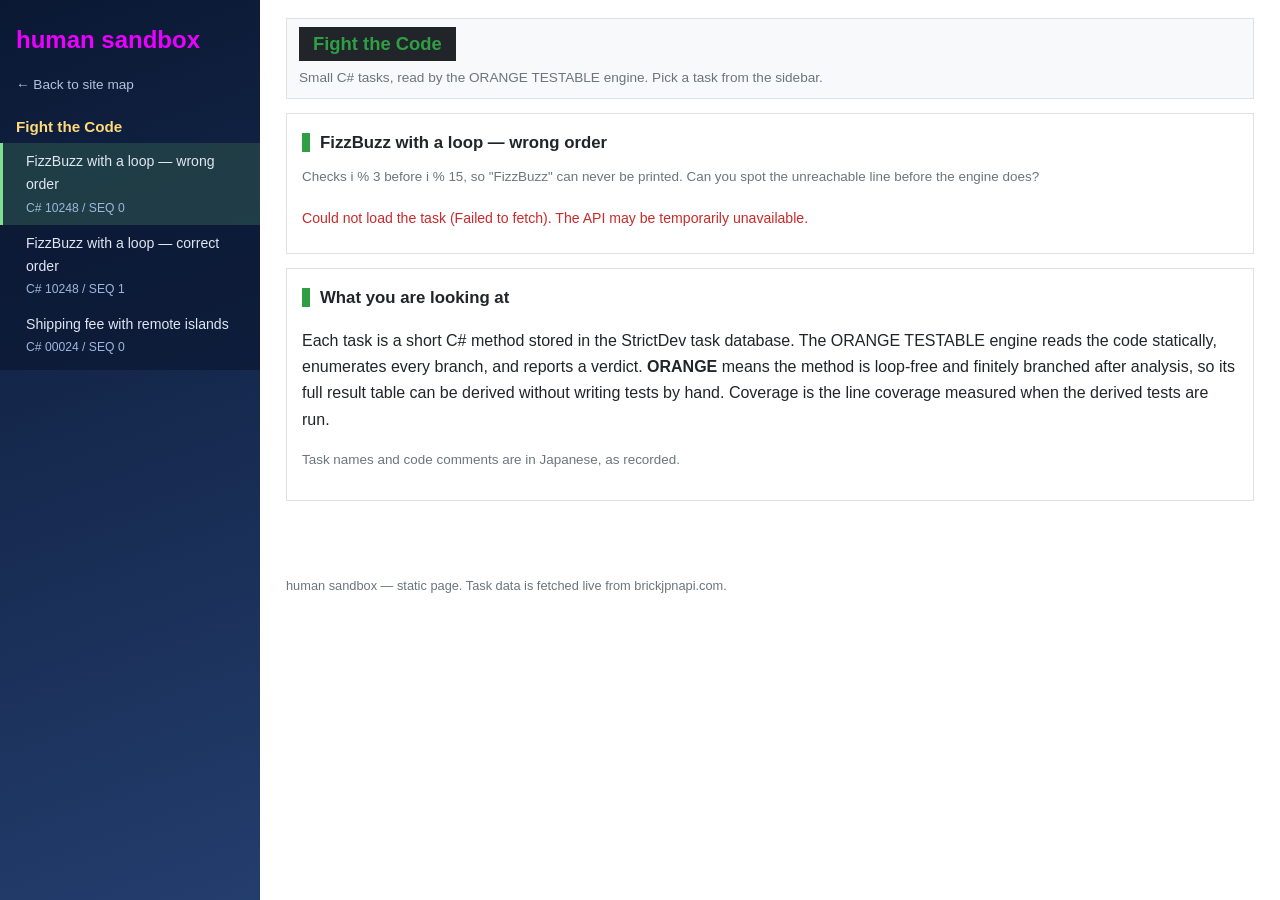
==== fightthecode/index.html @ eb919f5f "Fight the Code: 静的ページ /fightthecode を追加(ハードコードした3お題だけを API から取得) - ページ専用サイドバーに C# 10248 SEQ0/SEQ1(ルー" ====
<!DOCTYPE html>
<html lang="en">
<head>
    <meta charset="UTF-8">
    <meta name="viewport" content="width=device-width, initial-scale=1.0">
    <title>Fight the Code — human sandbox</title>
    <meta name="description" content="Fight the Code — read small C# tasks as analyzed by the ORANGE TESTABLE engine: the production code, its verdict, coverage, and dead lines.">
    <link rel="stylesheet" href="../css/site.css">
    <style>
        .sidebar .page-label { color: #ffd97a; font-weight: 700; pointer-events: none; padding: 10px 16px 4px; font-size: 0.95rem; }
        .sidebar a.task.active { background: rgba(125, 223, 143, 0.18); border-left: 3px solid #7ddf8f; padding-left: 23px; }
        .sidebar .task-sub { display: block; color: #9db8dd; font-size: 0.76rem; margin-top: 1px; }
        .sidebar .back { color: #b0c4de; font-size: 0.85rem; }
        .verdict { display: inline-block; padding: 2px 10px; font-weight: 700; font-size: 0.85rem; color: #fff; background: #6c757d; }
        .verdict.orange { background: #e8590c; }
        .verdict.redgreen { background: #c92a2a; }
        .meta-row { display: flex; flex-wrap: wrap; gap: 8px 22px; align-items: center; font-size: 0.9rem; margin: 6px 0 12px; }
        .meta-row .k { color: #6c757d; margin-right: 4px; }
        .code-box { border: 1px solid #dee2e6; background: #1e1e1e; overflow-x: auto; }
        .code-box table { border-collapse: collapse; width: 100%; font-family: Consolas, Monaco, "Courier New", monospace; font-size: 0.86rem; }
        .code-box td { padding: 0 10px; vertical-align: top; white-space: pre; color: #d4d4d4; }
        .code-box td.ln { color: #6e7681; text-align: right; user-select: none; width: 1%; border-right: 1px solid #333; }
        .code-box tr.dead td { background: rgba(201, 42, 42, 0.35); }
        .code-box tr.dead td.ln { color: #ffb3b3; }
        .hint { font-size: 0.84rem; color: #6c757d; }
        .status { font-size: 0.88rem; color: #6c757d; margin: 8px 0; }
        .status.error { color: #c92a2a; }
    </style>
</head>
<body>
    <div class="hamburger" id="hamburger">&#9776;</div>

    <!-- Page-only sidebar: the task list is hard-coded. Only these tasks are ever sent to the API. -->
    <nav class="sidebar" id="sidebar">
        <ul>
            <li><a href="../index.html" class="logo">human sandbox</a></li>
            <li><a href="../index.html" class="back">&#8592; Back to site map</a></li>
            <li><span class="page-label" style="display:block">Fight the Code</span>
                <ul id="task-list"></ul>
            </li>
        </ul>
    </nav>

    <main>
        <div class="header-section">
            <span class="header-title">Fight the Code</span>
            <div class="header-sub">Small C# tasks, read by the ORANGE TESTABLE engine. Pick a task from the sidebar.</div>
        </div>

        <div class="section-card">
            <div class="section-title"><span class="accent-bar"></span><span id="task-title">Loading…</span></div>
            <div class="hint" id="task-note"></div>
            <div class="meta-row" id="meta-row"></div>
            <div class="status" id="status">Fetching the task from the API…</div>
            <div class="code-box" id="code-box" hidden><table><tbody id="code-body"></tbody></table></div>
            <p class="hint" id="dead-hint" hidden>Lines highlighted in red are <b>dead code</b>: the engine proved no input can reach them.</p>
        </div>

        <div class="section-card">
            <div class="section-title"><span class="accent-bar"></span>What you are looking at</div>
            <p>
                Each task is a short C# method stored in the StrictDev task database. The ORANGE TESTABLE engine reads the code
                statically, enumerates every branch, and reports a verdict. <b>ORANGE</b> means the method is loop-free and
                finitely branched after analysis, so its full result table can be derived without writing tests by hand.
                Coverage is the line coverage measured when the derived tests are run.
            </p>
            <p class="hint">Task names and code comments are in Japanese, as recorded.</p>
        </div>
    </main>

    <footer>human sandbox &#8212; static page. Task data is fetched live from brickjpnapi.com.</footer>

    <script>
        // ---- Hard-coded allowlist. Nothing outside this list is ever requested. ----
        const TASKS = [
            { key: 'fizzbuzz-loop-bad',  id: 'C#        10248', seq: 0, title: 'FizzBuzz with a loop — wrong order',   sub: 'C# 10248 / SEQ 0',
              note: 'Checks i % 3 before i % 15, so "FizzBuzz" can never be printed. Can you spot the unreachable line before the engine does?' },
            { key: 'fizzbuzz-loop-good', id: 'C#        10248', seq: 1, title: 'FizzBuzz with a loop — correct order', sub: 'C# 10248 / SEQ 1',
              note: 'Same method with the checks in the right order.' },
            { key: 'shipping-remote-island', id: 'C#        00024', seq: 0, title: 'Shipping fee with remote islands', sub: 'C# 00024 / SEQ 0',
              note: 'Free over 10,000 yen, large parcels cannot go to remote islands, regional surcharges. A decision table in code.' }
        ];
        const API = 'https://brickjpnapi.com/SQL_QUERY/VIEW_AND_DDEF';

        function el(id) { return document.getElementById(id); }

        function pickTask() {
            let key = '';
            try { key = new URLSearchParams(window.location.search).get('q') || ''; } catch (e) { key = ''; }
            return TASKS.find(t => t.key === key) || TASKS[0];
        }

        function renderSidebar(current) {
            const ul = el('task-list');
            ul.replaceChildren();
            for (const t of TASKS) {
                const li = document.createElement('li');
                const a = document.createElement('a');
                a.href = '?q=' + encodeURIComponent(t.key);
                a.className = 'task' + (t === current ? ' active' : '');
                a.textContent = t.title;
                const s = document.createElement('span');
                s.className = 'task-sub';
                s.textContent = t.sub;
                a.appendChild(s);
                li.appendChild(a);
                ul.appendChild(li);
            }
        }

        function parseDeadLines(raw) {
            const set = new Set();
            if (!raw) return set;
            try {
                const v = JSON.parse(raw);
                (Array.isArray(v) ? v : [v]).forEach(n => { const x = parseInt(n, 10); if (Number.isFinite(x)) set.add(x); });
            } catch (e) {
                String(raw).split(/[^0-9]+/).forEach(n => { const x = parseInt(n, 10); if (Number.isFinite(x)) set.add(x); });
            }
            return set;
        }

        function addMeta(label, valueNode) {
            const span = document.createElement('span');
            const k = document.createElement('span');
            k.className = 'k';
            k.textContent = label;
            span.appendChild(k);
            span.appendChild(valueNode);
            el('meta-row').appendChild(span);
        }

        function renderRecord(row) {
            const kind = String(row.BRICK_TESTABILITY_KIND || '').trim();
            const badge = document.createElement('span');
            badge.className = 'verdict' + (/ORANGE|ORN/.test(kind) && !/RED_GREEN/.test(kind) ? ' orange' : (/RED/.test(kind) ? ' redgreen' : ''));
            badge.textContent = kind || '(not analyzed)';
            addMeta('Verdict', badge);

            const cov = row.XUNIT_TEST_COVERAGE;
            if (cov !== null && cov !== undefined && cov !== '') {
                addMeta('Measured line coverage', document.createTextNode(Number(cov).toFixed(2) + '%'));
            }

            const dead = parseDeadLines(row.BRICK_RESULT_DEAD_CODE_POSITION);
            addMeta('Dead lines', document.createTextNode(dead.size ? Array.from(dead).sort((a, b) => a - b).join(', ') : 'none'));

            const code = String(row.PRODUCTION_CODE || '').replace(/\r\n/g, '\n');
            const tbody = el('code-body');
            tbody.replaceChildren();
            code.split('\n').forEach((line, i) => {
                const tr = document.createElement('tr');
                if (dead.has(i + 1)) tr.className = 'dead';
                const ln = document.createElement('td');
                ln.className = 'ln';
                ln.textContent = String(i + 1);
                const src = document.createElement('td');
                src.textContent = line.length ? line : ' ';
                tr.appendChild(ln);
                tr.appendChild(src);
                tbody.appendChild(tr);
            });
            el('code-box').hidden = false;
            el('dead-hint').hidden = dead.size === 0;
        }

        async function load(task) {
            el('task-title').textContent = task.title;
            el('task-note').textContent = task.note;
            el('meta-row').replaceChildren();
            el('status').className = 'status';
            el('status').textContent = 'Fetching the task from the API…';
            el('code-box').hidden = true;
            el('dead-hint').hidden = true;

            const url = new URL(API);
            url.searchParams.set('vname', 'V_LANGUAGE_STP');
            url.searchParams.set('PARAM_1', task.id);
            url.searchParams.set('PARAM_2', String(task.seq));
            url.searchParams.set('ID_DESC', 'false');
            try {
                const res = await fetch(url.toString(), { cache: 'no-store' });
                if (!res.ok) throw new Error('HTTP ' + res.status);
                const data = await res.json();
                const key = Object.keys(data).find(k => k !== 'DDEF');
                const rows = key ? data[key] : [];
                const row = (rows || []).find(r => String(r.ID) === task.id && Number(r.SEQ) === task.seq) || (rows || [])[0];
                if (!row) throw new Error('The task was not found.');
                renderRecord(row);
                el('status').textContent = '';
            } catch (e) {
                el('status').className = 'status error';
                el('status').textContent = 'Could not load the task (' + e.message + '). The API may be temporarily unavailable.';
            }
        }

        const current = pickTask();
        document.title = current.title + ' — Fight the Code';
        renderSidebar(current);
        load(current);

        el('hamburger').addEventListener('click', function () {
            el('sidebar').classList.toggle('active');
        });
    </script>
</body>
</html>
---- css/site.css ----
/* human sandbox — base colors inherited from StrictDev HP */
* { box-sizing: border-box; }
body {
    margin: 0;
    background: #ffffff;
    color: #212529;
    font-family: "Segoe UI", Meiryo, sans-serif;
    line-height: 1.65;
}

/* ---- sidebar (StrictDev 踏襲: navy gradient) ---- */
.sidebar {
    position: fixed;
    top: 0; left: 0;
    width: 260px;
    height: 100vh;
    overflow-y: auto;
    background: linear-gradient(160deg, #0a1833 0%, #233d6d 100%);
    z-index: 100;
}
.sidebar ul { list-style: none; margin: 0; padding: 8px 0; }
.sidebar ul li { margin: 0; }
.sidebar ul li a {
    display: block;
    color: #fff;
    text-decoration: none;
    padding: 8px 16px;
    font-size: 0.92rem;
    transition: background 0.2s;
}
.sidebar ul li a:hover { background: rgba(255,255,255,0.08); }
.sidebar ul li ul { padding: 0 0 6px 0; background: rgba(10,24,51,0.7); }
.sidebar ul li ul li a { padding: 7px 16px 7px 26px; font-size: 0.88rem; color: #dfe7f3; }
.sidebar .logo {
    font-size: x-large;
    font-weight: bold;
    color: rgb(234, 0, 255);
    padding: 12px 16px 6px;
    display: block;
}
.sidebar .section-label { color: #b0c4de; font-weight: 600; pointer-events: none; }
.sidebar .dot-green { color: #2f9e44; margin-right: 4px; }
.sidebar .ext { color: #9db8dd; font-size: 0.78rem; margin-left: 4px; }

.hamburger {
    display: none;
    position: fixed;
    top: 10px; left: 10px;
    z-index: 200;
    background: rgba(10, 24, 51, 0.9);
    color: #fff;
    padding: 6px 12px;
    font-size: 1.2rem;
    cursor: pointer;
    user-select: none;
}

main { margin-left: 260px; padding: 18px 26px 60px; max-width: 1180px; }

@media (max-width: 900px) {
    .sidebar { transform: translateX(-100%); transition: transform 0.2s; }
    .sidebar.active { transform: translateX(0); }
    .hamburger { display: block; }
    main { margin-left: 0; padding: 54px 14px 40px; }
}

/* ---- page chrome (AT_COST_BENCH 踏襲) ---- */
.header-section {
    background: #f8f9fa;
    border: 1px solid #dee2e6;
    padding: 8px 12px;
    margin-bottom: 14px;
}
.header-title {
    color: #2f9e44;
    background: #212529;
    display: inline-block;
    padding: 2px 14px;
    font-size: 1.15rem;
    font-weight: 600;
}
.header-sub { color: #6c757d; font-size: 0.85rem; margin-top: 6px; }

.section-card {
    background: #ffffff;
    border: 1px solid #dee2e6;
    padding: 15px;
    margin-bottom: 14px;
}
.section-title {
    font-size: 1.05rem;
    font-weight: 600;
    margin-bottom: 10px;
    display: flex;
    align-items: center;
    gap: 10px;
}
.section-title .accent-bar {
    display: inline-block;
    width: 8px;
    height: 1.1em;
    background: #2f9e44;
}

.reduction-banner {
    background: #212529;
    color: #fff;
    padding: 10px 16px;
    display: flex;
    flex-wrap: wrap;
    gap: 26px;
    margin-bottom: 12px;
}
.reduction-banner .metric-label { font-size: 0.75rem; color: #adb5bd; }
.reduction-banner .metric-value { font-size: 1.3rem; font-weight: 700; color: #7ddf8f; }

table.compare { border-collapse: collapse; width: 100%; font-size: 0.9rem; }
table.compare th, table.compare td {
    border: 1px solid #dee2e6;
    padding: 5px 10px;
    vertical-align: middle;
    text-align: left;
}
table.compare thead th { background: #212529; color: #fff; font-weight: 600; }
td.col-rgr, th.col-rgr { background: #fff5eb; }
td.col-direct, th.col-direct { background: #ebf9ee; }
td.col-ratio { font-weight: 600; text-align: center; }
td.hl { background: lightyellow; }
td.num { text-align: right; font-variant-numeric: tabular-nums; }

table.members { border-collapse: collapse; width: 100%; font-size: 0.84rem; margin-top: 6px; }
table.members th, table.members td { border: 1px solid #dee2e6; padding: 3px 8px; }
table.members th { background: #f1f3f5; }
.status-green { color: #2f9e44; font-weight: 600; }
.status-other { color: #c92a2a; font-weight: 600; }

.meta-grid { display: grid; grid-template-columns: repeat(auto-fill, minmax(230px, 1fr)); gap: 4px 18px; font-size: 0.82rem; }
.meta-grid .k { color: #6c757d; }

details { border: 1px solid #dee2e6; margin: 8px 0; background: #f8f9fa; }
details summary { cursor: pointer; padding: 7px 12px; font-weight: 600; font-size: 0.9rem; }
details pre {
    margin: 0;
    padding: 12px;
    background: #1e1e1e;
    color: #d4d4d4;
    overflow-x: auto;
    font-size: 0.82rem;
    font-family: Consolas, Monaco, "Courier New", monospace;
    white-space: pre-wrap;
    word-break: break-word;
}
details pre.plain { background: #ffffff; color: #212529; border-top: 1px solid #dee2e6; }

.seq-tabs { display: flex; flex-wrap: wrap; gap: 6px; margin-bottom: 12px; }
.seq-tabs button {
    border: 1px solid #adb5bd;
    background: #f8f9fa;
    padding: 4px 12px;
    font-size: 0.88rem;
    cursor: pointer;
}
.seq-tabs button.active { background: #212529; color: #7ddf8f; border-color: #212529; font-weight: 600; }

.note-box {
    background: #fff3cd;
    border: 1px solid #e0a800;
    padding: 8px 12px;
    font-size: 0.85rem;
    margin-bottom: 12px;
}

/* ---- index / sitemap ---- */
.map-list { list-style: none; padding: 0; margin: 0; }
.map-list > li { border: 1px solid #dee2e6; margin-bottom: 10px; padding: 12px 16px; }
.map-list .path { font-family: Consolas, monospace; font-size: 0.85rem; color: #6c757d; }
.map-list .name { font-weight: 700; font-size: 1.02rem; }
.map-list .name a { color: #1c7ed6; text-decoration: none; }
.map-list .desc { font-size: 0.9rem; margin-top: 3px; }
.badge-live { background: #2f9e44; color: #fff; font-size: 0.72rem; padding: 1px 8px; margin-left: 8px; }
.badge-ext { background: #6c757d; color: #fff; font-size: 0.72rem; padding: 1px 8px; margin-left: 8px; }
footer { margin-left: 260px; padding: 0 26px 40px; color: #6c757d; font-size: 0.8rem; max-width: 1180px; }
@media (max-width: 900px) { footer { margin-left: 0; padding: 0 14px 30px; } }
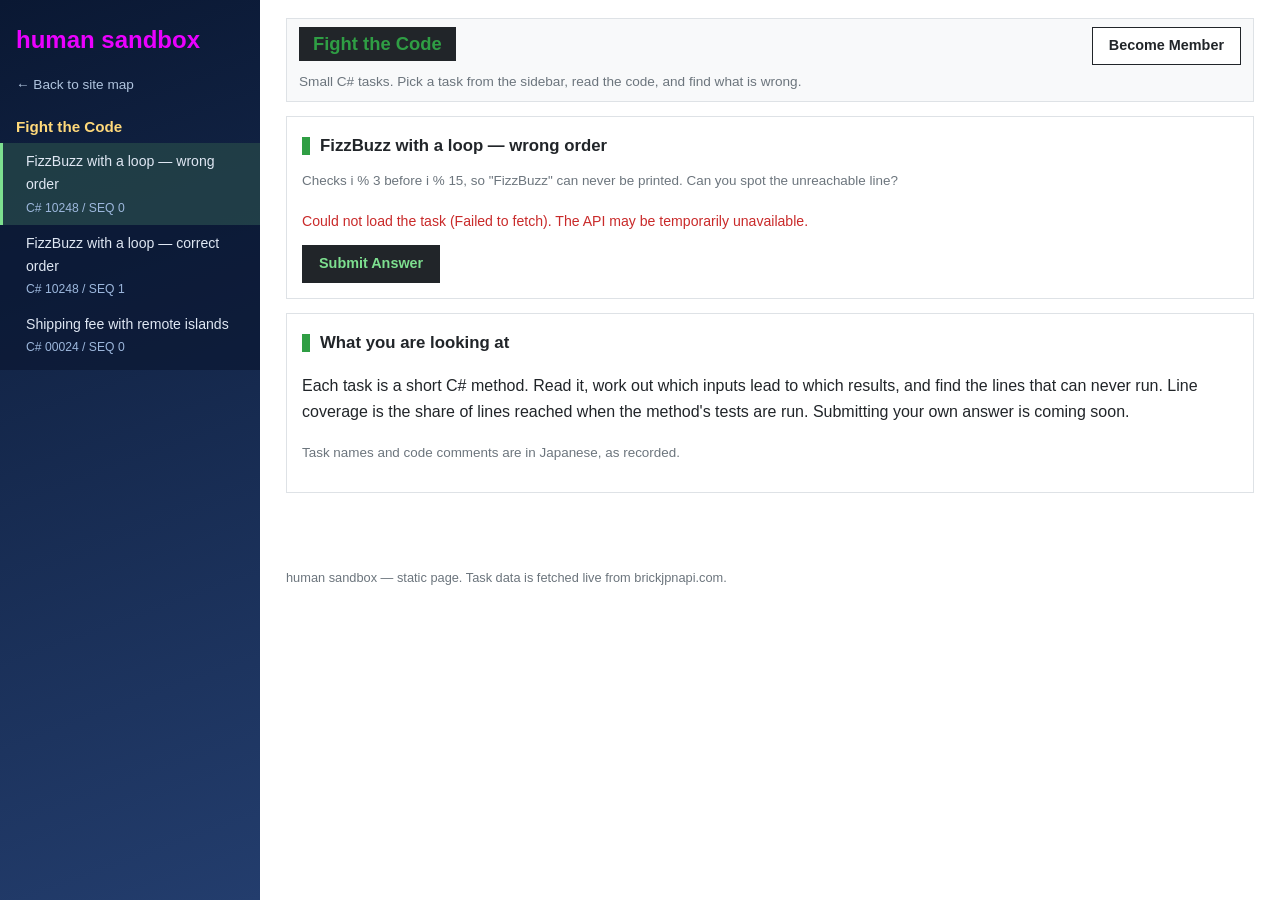
==== commit 527bbdc5: "fightthecode: remove engine wording, add Submit Answer and Become Member placeholders Co-Authored-By" ====
--- a/fightthecode/index.html
+++ b/fightthecode/index.html
@@ -4,16 +4,32 @@
     <meta charset="UTF-8">
     <meta name="viewport" content="width=device-width, initial-scale=1.0">
     <title>Fight the Code — human sandbox</title>
-    <meta name="description" content="Fight the Code — read small C# tasks as analyzed by the ORANGE TESTABLE engine: the production code, its verdict, coverage, and dead lines.">
+    <meta name="description" content="Fight the Code — read small C# tasks and find what is wrong with them: the code, its line coverage, and the lines no input can reach.">
     <link rel="stylesheet" href="../css/site.css">
     <style>
         .sidebar .page-label { color: #ffd97a; font-weight: 700; pointer-events: none; padding: 10px 16px 4px; font-size: 0.95rem; }
         .sidebar a.task.active { background: rgba(125, 223, 143, 0.18); border-left: 3px solid #7ddf8f; padding-left: 23px; }
         .sidebar .task-sub { display: block; color: #9db8dd; font-size: 0.76rem; margin-top: 1px; }
         .sidebar .back { color: #b0c4de; font-size: 0.85rem; }
-        .verdict { display: inline-block; padding: 2px 10px; font-weight: 700; font-size: 0.85rem; color: #fff; background: #6c757d; }
-        .verdict.orange { background: #e8590c; }
-        .verdict.redgreen { background: #c92a2a; }
+        .header-row { display: flex; flex-wrap: wrap; align-items: flex-start; justify-content: space-between; gap: 8px; }
+        .btn { display: inline-block; border: 1px solid #212529; background: #212529; color: #7ddf8f; font: inherit; font-size: 0.9rem; font-weight: 600; padding: 6px 16px; cursor: pointer; }
+        .btn:hover { background: #343a40; }
+        .btn.light { background: #fff; color: #212529; }
+        .btn.light:hover { background: #f1f3f5; }
+        .actions { margin-top: 12px; }
+        /* modals */
+        .modal-back { position: fixed; inset: 0; background: rgba(0, 0, 0, 0.45); display: flex; align-items: center; justify-content: center; padding: 16px; z-index: 200; }
+        .modal-back[hidden] { display: none; }
+        .modal { background: #fff; width: 100%; max-width: 380px; padding: 24px 22px 18px; box-shadow: 0 10px 30px rgba(0, 0, 0, 0.25); text-align: center; position: relative; }
+        .modal .close { position: absolute; top: 6px; right: 10px; border: 0; background: none; font-size: 1.4rem; line-height: 1; color: #6c757d; cursor: pointer; }
+        .modal h2 { margin: 0 0 8px; font-size: 1.25rem; }
+        .modal p { margin: 6px 0 14px; color: #495057; font-size: 0.9rem; }
+        .soon { font-size: 1.5rem; font-weight: 700; color: #2f9e44; margin: 6px 0 14px; }
+        .gsi { display: inline-flex; align-items: center; gap: 10px; border: 1px solid #dadce0; background: #fff; color: #3c4043; font: 500 0.92rem/1 Roboto, Arial, sans-serif; padding: 10px 18px; border-radius: 4px; cursor: pointer; }
+        .gsi:hover { background: #f8f9fa; box-shadow: 0 1px 2px rgba(60, 64, 67, 0.3); }
+        .gsi svg { width: 18px; height: 18px; }
+        .gsi-soon { color: #2f9e44; font-weight: 700; font-size: 1.1rem; margin-top: 12px; }
+        .fine { font-size: 0.76rem; color: #868e96; margin-top: 14px; }
         .meta-row { display: flex; flex-wrap: wrap; gap: 8px 22px; align-items: center; font-size: 0.9rem; margin: 6px 0 12px; }
         .meta-row .k { color: #6c757d; margin-right: 4px; }
         .code-box { border: 1px solid #dee2e6; background: #1e1e1e; overflow-x: auto; }
@@ -43,8 +59,11 @@
 
     <main>
         <div class="header-section">
-            <span class="header-title">Fight the Code</span>
-            <div class="header-sub">Small C# tasks, read by the ORANGE TESTABLE engine. Pick a task from the sidebar.</div>
+            <div class="header-row">
+                <span class="header-title">Fight the Code</span>
+                <button type="button" class="btn light" id="btn-member">Become Member</button>
+            </div>
+            <div class="header-sub">Small C# tasks. Pick a task from the sidebar, read the code, and find what is wrong.</div>
         </div>
 
         <div class="section-card">
@@ -53,20 +72,45 @@
             <div class="meta-row" id="meta-row"></div>
             <div class="status" id="status">Fetching the task from the API…</div>
             <div class="code-box" id="code-box" hidden><table><tbody id="code-body"></tbody></table></div>
-            <p class="hint" id="dead-hint" hidden>Lines highlighted in red are <b>dead code</b>: the engine proved no input can reach them.</p>
+            <p class="hint" id="dead-hint" hidden>Lines highlighted in red are <b>dead code</b>: no input can reach them.</p>
+            <div class="actions"><button type="button" class="btn" id="btn-submit">Submit Answer</button></div>
         </div>
 
         <div class="section-card">
             <div class="section-title"><span class="accent-bar"></span>What you are looking at</div>
             <p>
-                Each task is a short C# method stored in the StrictDev task database. The ORANGE TESTABLE engine reads the code
-                statically, enumerates every branch, and reports a verdict. <b>ORANGE</b> means the method is loop-free and
-                finitely branched after analysis, so its full result table can be derived without writing tests by hand.
-                Coverage is the line coverage measured when the derived tests are run.
+                Each task is a short C# method. Read it, work out which inputs lead to which results, and find the lines
+                that can never run. Line coverage is the share of lines reached when the method's tests are run.
+                Submitting your own answer is coming soon.
             </p>
             <p class="hint">Task names and code comments are in Japanese, as recorded.</p>
         </div>
     </main>
+
+    <!-- Submit Answer: placeholder only -->
+    <div class="modal-back" id="modal-submit" hidden>
+        <div class="modal" role="dialog" aria-modal="true" aria-labelledby="submit-h">
+            <button type="button" class="close" data-close aria-label="Close">&times;</button>
+            <h2 id="submit-h">Submit Answer</h2>
+            <div class="soon">Coming Soon</div>
+            <button type="button" class="btn" data-close>OK</button>
+        </div>
+    </div>
+
+    <!-- Become Member: mock sign-in screen. There is no real authentication and nothing is sent anywhere. -->
+    <div class="modal-back" id="modal-member" hidden>
+        <div class="modal" role="dialog" aria-modal="true" aria-labelledby="member-h">
+            <button type="button" class="close" data-close aria-label="Close">&times;</button>
+            <h2 id="member-h">Become Member</h2>
+            <p>Sign in to save your answers and join Fight the Code.</p>
+            <button type="button" class="gsi" id="btn-gsi">
+                <svg viewBox="0 0 48 48" aria-hidden="true"><path fill="#EA4335" d="M24 9.5c3.54 0 6.71 1.22 9.21 3.6l6.85-6.85C35.9 2.38 30.47 0 24 0 14.62 0 6.51 5.38 2.56 13.22l7.98 6.19C12.43 13.72 17.74 9.5 24 9.5z"/><path fill="#4285F4" d="M46.98 24.55c0-1.57-.15-3.09-.38-4.55H24v9.02h12.94c-.58 2.96-2.26 5.48-4.78 7.18l7.73 6c4.51-4.18 7.09-10.36 7.09-17.65z"/><path fill="#FBBC05" d="M10.53 28.59c-.48-1.45-.76-2.99-.76-4.59s.27-3.14.76-4.59l-7.98-6.19C.92 16.46 0 20.12 0 24c0 3.88.92 7.54 2.56 10.78l7.97-6.19z"/><path fill="#34A853" d="M24 48c6.48 0 11.93-2.13 15.89-5.81l-7.73-6c-2.15 1.45-4.92 2.3-8.16 2.3-6.26 0-11.57-4.22-13.47-9.91l-7.98 6.19C6.51 42.62 14.62 48 24 48z"/></svg>
+                Sign in with Google
+            </button>
+            <div class="gsi-soon" id="gsi-soon" hidden>Coming Soon</div>
+            <div class="fine">Membership is not open yet.</div>
+        </div>
+    </div>
 
     <footer>human sandbox &#8212; static page. Task data is fetched live from brickjpnapi.com.</footer>
 
@@ -74,7 +118,7 @@
         // ---- Hard-coded allowlist. Nothing outside this list is ever requested. ----
         const TASKS = [
             { key: 'fizzbuzz-loop-bad',  id: 'C#        10248', seq: 0, title: 'FizzBuzz with a loop — wrong order',   sub: 'C# 10248 / SEQ 0',
-              note: 'Checks i % 3 before i % 15, so "FizzBuzz" can never be printed. Can you spot the unreachable line before the engine does?' },
+              note: 'Checks i % 3 before i % 15, so "FizzBuzz" can never be printed. Can you spot the unreachable line?' },
             { key: 'fizzbuzz-loop-good', id: 'C#        10248', seq: 1, title: 'FizzBuzz with a loop — correct order', sub: 'C# 10248 / SEQ 1',
               note: 'Same method with the checks in the right order.' },
             { key: 'shipping-remote-island', id: 'C#        00024', seq: 0, title: 'Shipping fee with remote islands', sub: 'C# 00024 / SEQ 0',
@@ -84,20 +128,19 @@
 
         function el(id) { return document.getElementById(id); }
 
-        function pickTask() {
-            let key = '';
-            try { key = new URLSearchParams(window.location.search).get('q') || ''; } catch (e) { key = ''; }
-            return TASKS.find(t => t.key === key) || TASKS[0];
-        }
-
         function renderSidebar(current) {
             const ul = el('task-list');
             ul.replaceChildren();
             for (const t of TASKS) {
                 const li = document.createElement('li');
                 const a = document.createElement('a');
-                a.href = '?q=' + encodeURIComponent(t.key);
+                a.href = '#';
                 a.className = 'task' + (t === current ? ' active' : '');
+                a.addEventListener('click', function (ev) {
+                    ev.preventDefault();
+                    select(t);
+                    el('sidebar').classList.remove('active');
+                });
                 a.textContent = t.title;
                 const s = document.createElement('span');
                 s.className = 'task-sub';
@@ -131,15 +174,9 @@
         }
 
         function renderRecord(row) {
-            const kind = String(row.BRICK_TESTABILITY_KIND || '').trim();
-            const badge = document.createElement('span');
-            badge.className = 'verdict' + (/ORANGE|ORN/.test(kind) && !/RED_GREEN/.test(kind) ? ' orange' : (/RED/.test(kind) ? ' redgreen' : ''));
-            badge.textContent = kind || '(not analyzed)';
-            addMeta('Verdict', badge);
-
             const cov = row.XUNIT_TEST_COVERAGE;
             if (cov !== null && cov !== undefined && cov !== '') {
-                addMeta('Measured line coverage', document.createTextNode(Number(cov).toFixed(2) + '%'));
+                addMeta('Line coverage', document.createTextNode(Number(cov).toFixed(2) + '%'));
             }
 
             const dead = parseDeadLines(row.BRICK_RESULT_DEAD_CODE_POSITION);
@@ -194,10 +231,27 @@
             }
         }
 
-        const current = pickTask();
-        document.title = current.title + ' — Fight the Code';
-        renderSidebar(current);
-        load(current);
+        // The URL never changes: tasks are switched in place from the page sidebar.
+        function select(task) {
+            document.title = task.title + ' — Fight the Code';
+            renderSidebar(task);
+            load(task);
+        }
+
+        select(TASKS[0]);
+
+        // ---- Modals (placeholders: no network, no data collected) ----
+        el('btn-submit').addEventListener('click', function () { el('modal-submit').hidden = false; });
+        el('btn-member').addEventListener('click', function () { el('gsi-soon').hidden = true; el('modal-member').hidden = false; });
+        el('btn-gsi').addEventListener('click', function () { el('gsi-soon').hidden = false; });
+        document.querySelectorAll('.modal-back').forEach(function (m) {
+            m.addEventListener('click', function (ev) {
+                if (ev.target === m || ev.target.hasAttribute('data-close')) m.hidden = true;
+            });
+        });
+        document.addEventListener('keydown', function (ev) {
+            if (ev.key === 'Escape') document.querySelectorAll('.modal-back').forEach(function (m) { m.hidden = true; });
+        });
 
         el('hamburger').addEventListener('click', function () {
             el('sidebar').classList.toggle('active');
